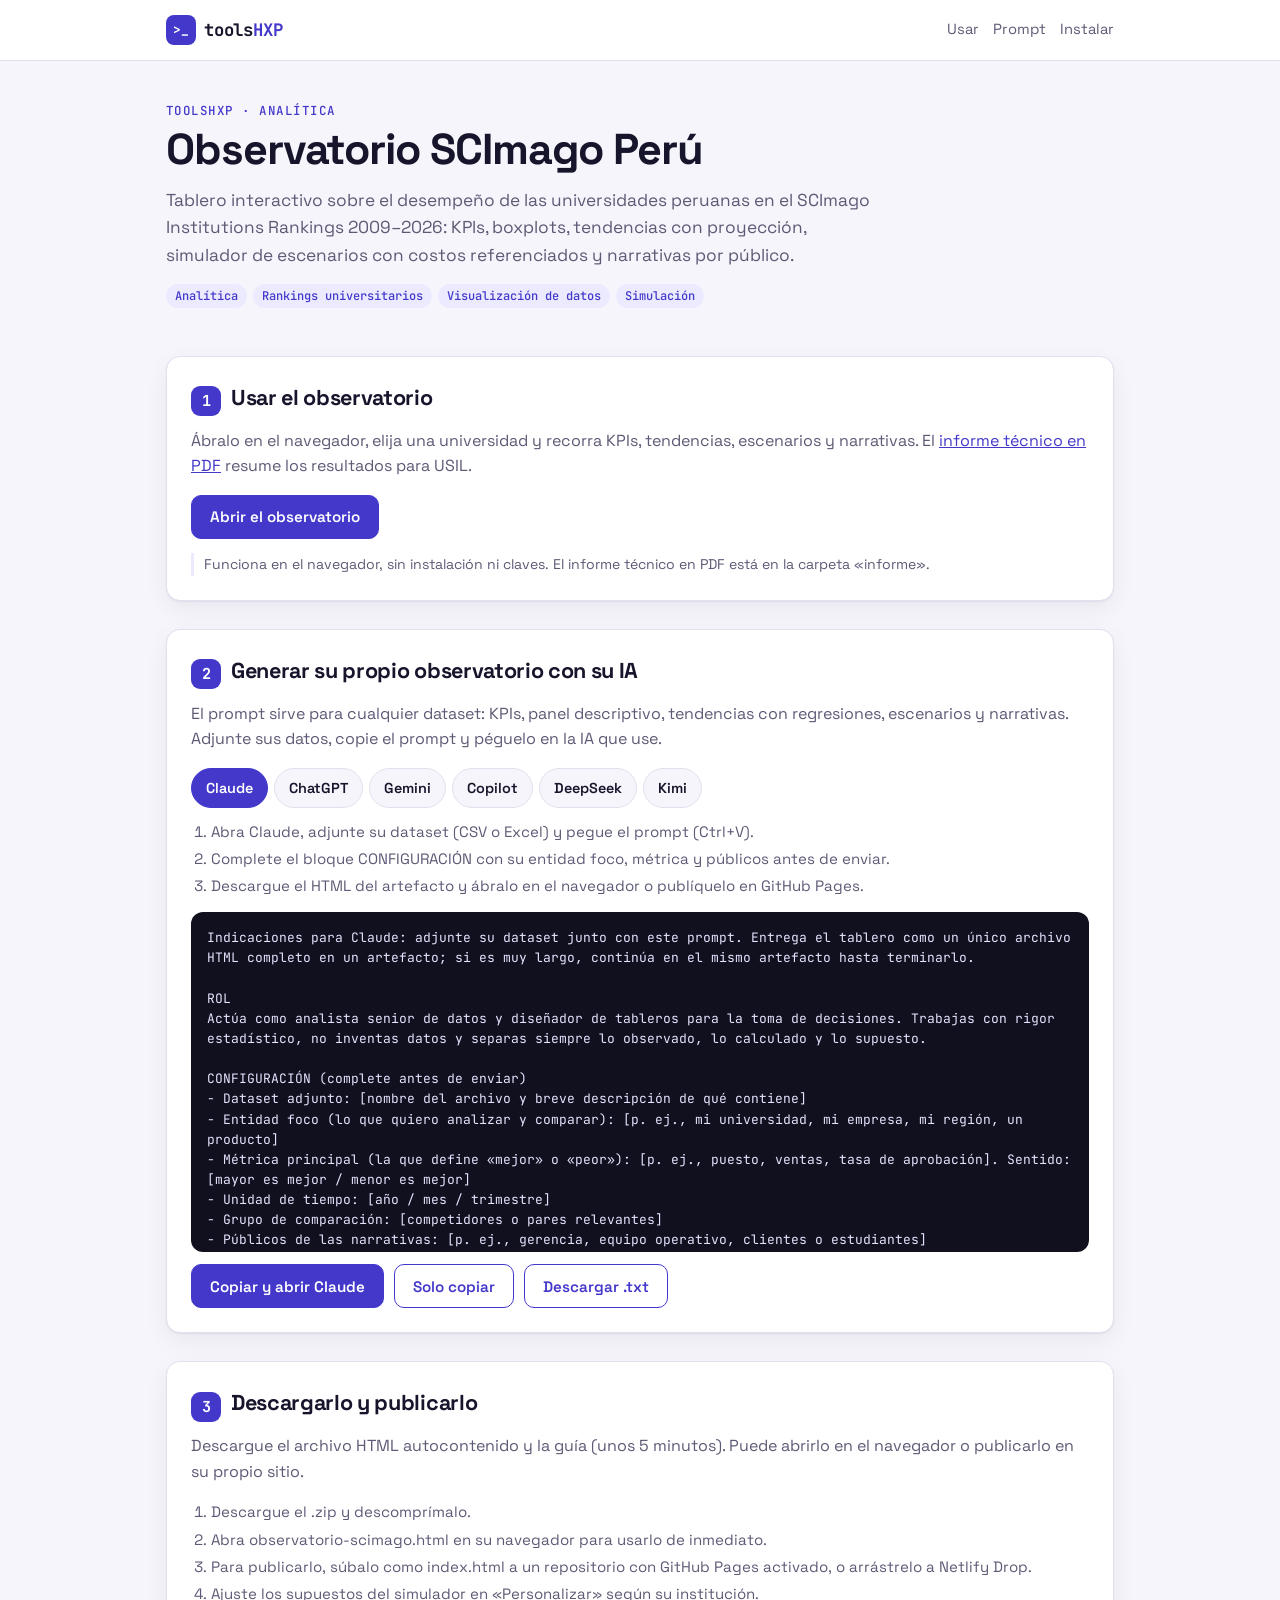
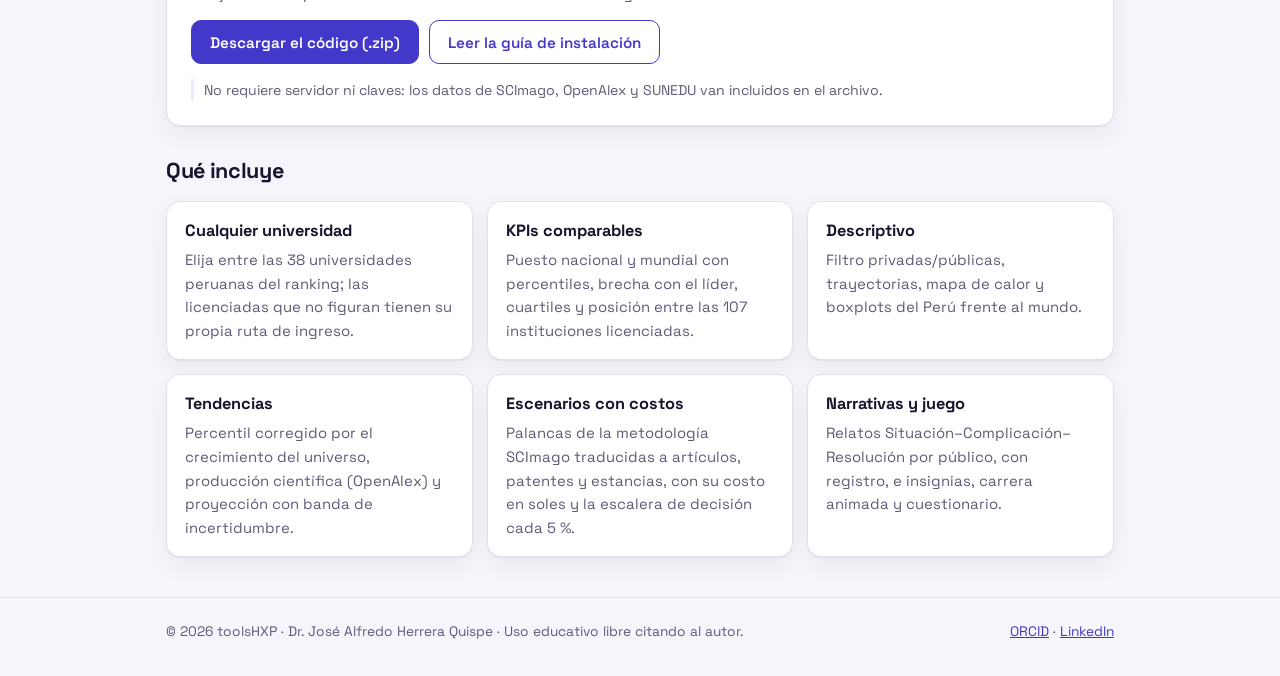
==== observatorio-scimago/index.html @ 6bfc9f88 "Observatorio SCImago Perú: tablero, prompt para cualquier dataset, código e informe técnico Co-Autho" ====
<!doctype html>
<html lang="es">
<head>
<meta charset="utf-8">
<meta name="viewport" content="width=device-width,initial-scale=1">
<title>Observatorio SCImago Perú · toolsHXP</title>
<meta name="description" content="Tablero interactivo sobre las universidades peruanas en el SCImago Institutions Rankings: KPIs, tendencias, escenarios con costos y narrativas. Úselo, genere el suyo con su IA o descárguelo.">
<meta property="og:title" content="Observatorio SCImago Perú">
<meta property="og:description" content="Úselo, genere su propio observatorio con su IA preferida o descárguelo y publíquelo.">
<link rel="preconnect" href="https://fonts.googleapis.com"><link rel="preconnect" href="https://fonts.gstatic.com" crossorigin>
<link href="https://fonts.googleapis.com/css2?family=JetBrains+Mono:wght@500;700&family=Space+Grotesk:wght@400;500;600;700&display=swap" rel="stylesheet">
<link rel="icon" href="../favicon.svg" type="image/svg+xml">
<link rel="stylesheet" href="../assets/estilo.css">
</head>
<body>
<a class="saltar" href="#op1">Saltar al contenido</a>
<header class="top"><div class="wrap">
  <a class="brand" href="../" aria-label="toolsHXP, inicio"><span class="logo" aria-hidden="true">&gt;_</span><span class="nom">tools<span>HXP</span></span></a>
  <nav class="links" aria-label="Secciones"><a href="#op1">Usar</a><a href="#op2">Prompt</a><a href="#op3">Instalar</a></nav>
</div></header>

<main class="wrap">
  <section class="hero">
    <div class="kicker">toolsHXP · Analítica</div>
    <h1 id="titulo">Observatorio SCImago Perú</h1>
    <p class="lead" id="resumen">Cargando…</p>
    <ul class="tags" id="tags"></ul>
  </section>

  <section class="opcion" id="op1">
    <div class="card">
      <div class="ohead"><span class="num">1</span><h2>Usar el observatorio</h2></div>
      <p class="desc">Ábralo en el navegador, elija una universidad y recorra KPIs, tendencias, escenarios y narrativas. El <a href="informe/Informe-SCImago-USIL-2026.pdf" target="_blank" rel="noopener">informe técnico en PDF</a> resume los resultados para USIL.</p>
      <div class="acciones"><a class="btn" id="app-btn" href="#" target="_blank" rel="noopener">Abrir la aplicación</a></div>
      <p class="nota" id="app-nota"></p>
    </div>
  </section>

  <section class="opcion" id="op2">
    <div class="card">
      <div class="ohead"><span class="num">2</span><h2>Generar su propio observatorio con su IA</h2></div>
      <p class="desc">El prompt sirve para cualquier dataset: KPIs, panel descriptivo, tendencias con regresiones, escenarios y narrativas. Adjunte sus datos, copie el prompt y péguelo en la IA que use.</p>
      <div class="tabs" id="tabs" role="tablist" aria-label="Inteligencia artificial"></div>
      <ol class="pasos" id="guia"></ol>
      <pre class="prompt" id="prompt" tabindex="0" aria-label="Texto del prompt">Cargando…</pre>
      <div class="acciones">
        <button class="btn" id="abrir" type="button">Copiar y abrir</button>
        <button class="btn sec" id="copiar" type="button">Solo copiar</button>
        <a class="btn sec" id="bajar" href="#" download>Descargar .txt</a>
      </div>
    </div>
  </section>

  <section class="opcion" id="op3">
    <div class="card">
      <div class="ohead"><span class="num">3</span><h2>Descargarlo y publicarlo</h2></div>
      <p class="desc">Descargue el archivo HTML autocontenido y la guía<span id="min"></span>. Puede abrirlo en el navegador o publicarlo en su propio sitio.</p>
      <ol class="pasos" id="pasos"></ol>
      <div class="acciones">
        <a class="btn" id="zip" href="#" download>Descargar el código (.zip)</a>
        <a class="btn sec" id="leeme" href="#" target="_blank" rel="noopener">Leer la guía de instalación</a>
      </div>
      <p class="nota">No requiere servidor ni claves: los datos de SCImago, OpenAlex y SUNEDU van incluidos en el archivo.</p>
    </div>
  </section>
  <section class="opcion" aria-labelledby="t-inc">
    <h2 id="t-inc">Qué incluye</h2>
    <div class="grid feat" id="feat" style="margin-top:12px"></div>
  </section>
</main>

<footer><div class="wrap">
  <span>© 2026 toolsHXP · Dr. José Alfredo Herrera Quispe · Uso educativo libre citando al autor.</span>
  <span><a href="https://orcid.org/0000-0002-8207-9714" rel="noopener">ORCID</a> · <a href="https://www.linkedin.com/in/jose-herrera-b1a84787/" rel="noopener">LinkedIn</a></span>
</div></footer>
<div class="toast" id="toast" role="status" aria-live="polite"></div>
<script src="../assets/proyecto.js"></script>
</body>
</html>
---- assets/estilo.css ----
:root{
  --bg:#f6f5fb; --panel:#ffffff; --ink:#17152b; --muted:#5d5a75; --line:#e2dfef;
  --accent:#4338ca; --accent-2:#6d5efc; --accent-soft:#eceafe; --ok:#0f7b5a;
  --code-bg:#11101f; --code-ink:#e6e3ff;
  --radius:14px; --shadow:0 1px 2px rgba(23,21,43,.06),0 8px 24px rgba(23,21,43,.06);
}
@media (prefers-color-scheme:dark){
  :root:not([data-theme="light"]){
    --bg:#0e0d1a; --panel:#17162a; --ink:#ecebf7; --muted:#a19fbb; --line:#2b2945;
    --accent:#8b80ff; --accent-2:#a99fff; --accent-soft:#232046; --ok:#46c79a;
    --code-bg:#0a0914; --code-ink:#dcd8ff; --shadow:none;
  }
}
:root[data-theme="dark"]{
  --bg:#0e0d1a; --panel:#17162a; --ink:#ecebf7; --muted:#a19fbb; --line:#2b2945;
  --accent:#8b80ff; --accent-2:#a99fff; --accent-soft:#232046; --ok:#46c79a;
  --code-bg:#0a0914; --code-ink:#dcd8ff; --shadow:none;
}
*{box-sizing:border-box}
html{-webkit-text-size-adjust:100%}
body{margin:0;background:var(--bg);color:var(--ink);font:16px/1.6 "Space Grotesk",system-ui,sans-serif}
a{color:var(--accent)}
.wrap{max-width:980px;margin:0 auto;padding:0 16px}
header.top{border-bottom:1px solid var(--line);background:var(--panel)}
header.top .wrap{display:flex;align-items:center;justify-content:space-between;gap:12px;min-height:60px;flex-wrap:wrap}
.brand{font-weight:700;text-decoration:none;color:var(--ink);letter-spacing:-.01em}
.brand span{color:var(--accent)}
nav.links{display:flex;gap:14px;font-size:.92rem}
nav.links a{text-decoration:none;color:var(--muted)}
nav.links a:hover{color:var(--accent)}
.hero{padding:44px 0 20px}
.kicker{font:500 .78rem/1 "JetBrains Mono",monospace;text-transform:uppercase;letter-spacing:.12em;color:var(--accent)}
h1{font-size:clamp(1.8rem,5vw,2.7rem);line-height:1.12;letter-spacing:-.025em;margin:.5rem 0 .8rem}
h2{font-size:1.35rem;letter-spacing:-.015em;margin:0 0 .4rem}
h3{font-size:1.02rem;margin:0 0 .25rem}
.lead{font-size:1.08rem;color:var(--muted);max-width:720px;margin:0}
.tags{display:flex;flex-wrap:wrap;gap:6px;margin:14px 0 0;padding:0;list-style:none}
.tags li{font:500 .75rem/1 "JetBrains Mono",monospace;background:var(--accent-soft);color:var(--accent);padding:6px 9px;border-radius:99px}
.card{background:var(--panel);border:1px solid var(--line);border-radius:var(--radius);box-shadow:var(--shadow);padding:22px}
.grid{display:grid;gap:14px}
.feat{grid-template-columns:repeat(auto-fit,minmax(260px,1fr));margin:26px 0 8px}
.feat .card{padding:16px 18px}
.feat p{margin:0;color:var(--muted);font-size:.93rem}
.opcion{margin:28px 0;scroll-margin-top:16px}
.opcion>.card{padding:24px}
.num{display:inline-grid;place-items:center;width:30px;height:30px;border-radius:9px;background:var(--accent);color:#fff;font:700 .95rem/1 "JetBrains Mono",monospace;margin-right:10px;flex:none}
:root[data-theme="dark"] .num{color:#0e0d1a}
@media (prefers-color-scheme:dark){:root:not([data-theme="light"]) .num{color:#0e0d1a}}
.ohead{display:flex;align-items:center;margin-bottom:6px}
.desc{color:var(--muted);margin:.2rem 0 1rem}
.btn{display:inline-flex;align-items:center;justify-content:center;gap:8px;border:1px solid var(--accent);background:var(--accent);color:#fff;font:600 .95rem/1 "Space Grotesk",sans-serif;padding:12px 18px;border-radius:10px;text-decoration:none;cursor:pointer;min-height:44px}
:root[data-theme="dark"] .btn{color:#0e0d1a}
@media (prefers-color-scheme:dark){:root:not([data-theme="light"]) .btn{color:#0e0d1a}}
.btn:hover{filter:brightness(1.08)}
.btn.sec{background:transparent;color:var(--accent)}
.btn:focus-visible,.tab:focus-visible{outline:3px solid var(--accent-2);outline-offset:2px}
.acciones{display:flex;flex-wrap:wrap;gap:10px}
.nota{font-size:.88rem;color:var(--muted);margin:.9rem 0 0;border-left:3px solid var(--accent-soft);padding-left:10px}
.tabs{display:flex;flex-wrap:wrap;gap:6px;margin:4px 0 12px}
.tab{border:1px solid var(--line);background:var(--bg);color:var(--ink);font:600 .9rem/1 "Space Grotesk",sans-serif;padding:10px 14px;border-radius:99px;cursor:pointer;min-height:40px}
.tab[aria-selected="true"]{background:var(--accent);border-color:var(--accent);color:#fff}
:root[data-theme="dark"] .tab[aria-selected="true"]{color:#0e0d1a}
@media (prefers-color-scheme:dark){:root:not([data-theme="light"]) .tab[aria-selected="true"]{color:#0e0d1a}}
.pasos{margin:0 0 14px;padding-left:1.25rem;color:var(--muted);font-size:.94rem}
.pasos li{margin:.2rem 0}
pre.prompt{background:var(--code-bg);color:var(--code-ink);font:13px/1.55 "JetBrains Mono",monospace;padding:16px;border-radius:12px;max-height:340px;overflow:auto;white-space:pre-wrap;word-break:break-word;margin:0 0 12px}
.toast{position:fixed;left:50%;bottom:20px;transform:translateX(-50%) translateY(20px);background:var(--ink);color:var(--bg);padding:10px 16px;border-radius:10px;font-size:.92rem;opacity:0;transition:.25s;pointer-events:none;max-width:calc(100% - 32px);text-align:center;z-index:9}
.toast.on{opacity:1;transform:translateX(-50%) translateY(0)}
.lista{list-style:none;margin:0;padding:0}
.proj{display:block;text-decoration:none;color:inherit;transition:border-color .15s}
.proj:hover{border-color:var(--accent)}
.proj p{margin:.2rem 0 0;color:var(--muted);font-size:.95rem}
.fecha{font:500 .76rem/1 "JetBrains Mono",monospace;color:var(--muted)}
.tres{display:flex;gap:8px;flex-wrap:wrap;margin-top:12px;font:500 .78rem/1 "JetBrains Mono",monospace;color:var(--muted)}
.tres span{border:1px dashed var(--line);padding:5px 8px;border-radius:8px}
footer{border-top:1px solid var(--line);margin-top:40px;padding:22px 0 34px;color:var(--muted);font-size:.86rem}
footer .wrap{display:flex;flex-wrap:wrap;gap:8px 18px;justify-content:space-between}
.saltar{position:absolute;left:-999px}.saltar:focus{left:16px;top:8px;background:var(--panel);padding:8px;z-index:9}
@media (max-width:520px){
  .hero{padding:30px 0 12px}
  .opcion>.card,.card{padding:18px}
  .acciones .btn{flex:1 1 100%}
  nav.links{gap:12px;font-size:.88rem}
}
.brand{display:inline-flex;align-items:center;gap:8px;font:700 1.08rem/1 "JetBrains Mono",monospace}
.brand .logo{display:inline-grid;place-items:center;width:30px;height:30px;border-radius:8px;background:var(--accent);color:#fff;font-size:.8rem}
:root[data-theme="dark"] .brand .logo{color:#0e0d1a}
@media (prefers-color-scheme:dark){:root:not([data-theme="light"]) .brand .logo{color:#0e0d1a}}
h1.marca{font-family:"JetBrains Mono",monospace;font-size:clamp(2.4rem,9vw,4rem);letter-spacing:-.04em;margin:.4rem 0 .2rem}
h1.marca span{color:var(--accent)}
.sub{font-size:clamp(1.2rem,3.6vw,1.6rem);font-weight:600;letter-spacing:-.015em;margin:0 0 .8rem}
.brand .nom{color:var(--ink)}
.brand .nom span{color:var(--accent)}
.btn.sec,:root[data-theme="dark"] .btn.sec{color:var(--accent)}
@media (prefers-color-scheme:dark){:root:not([data-theme="light"]) .btn.sec{color:var(--accent)}}
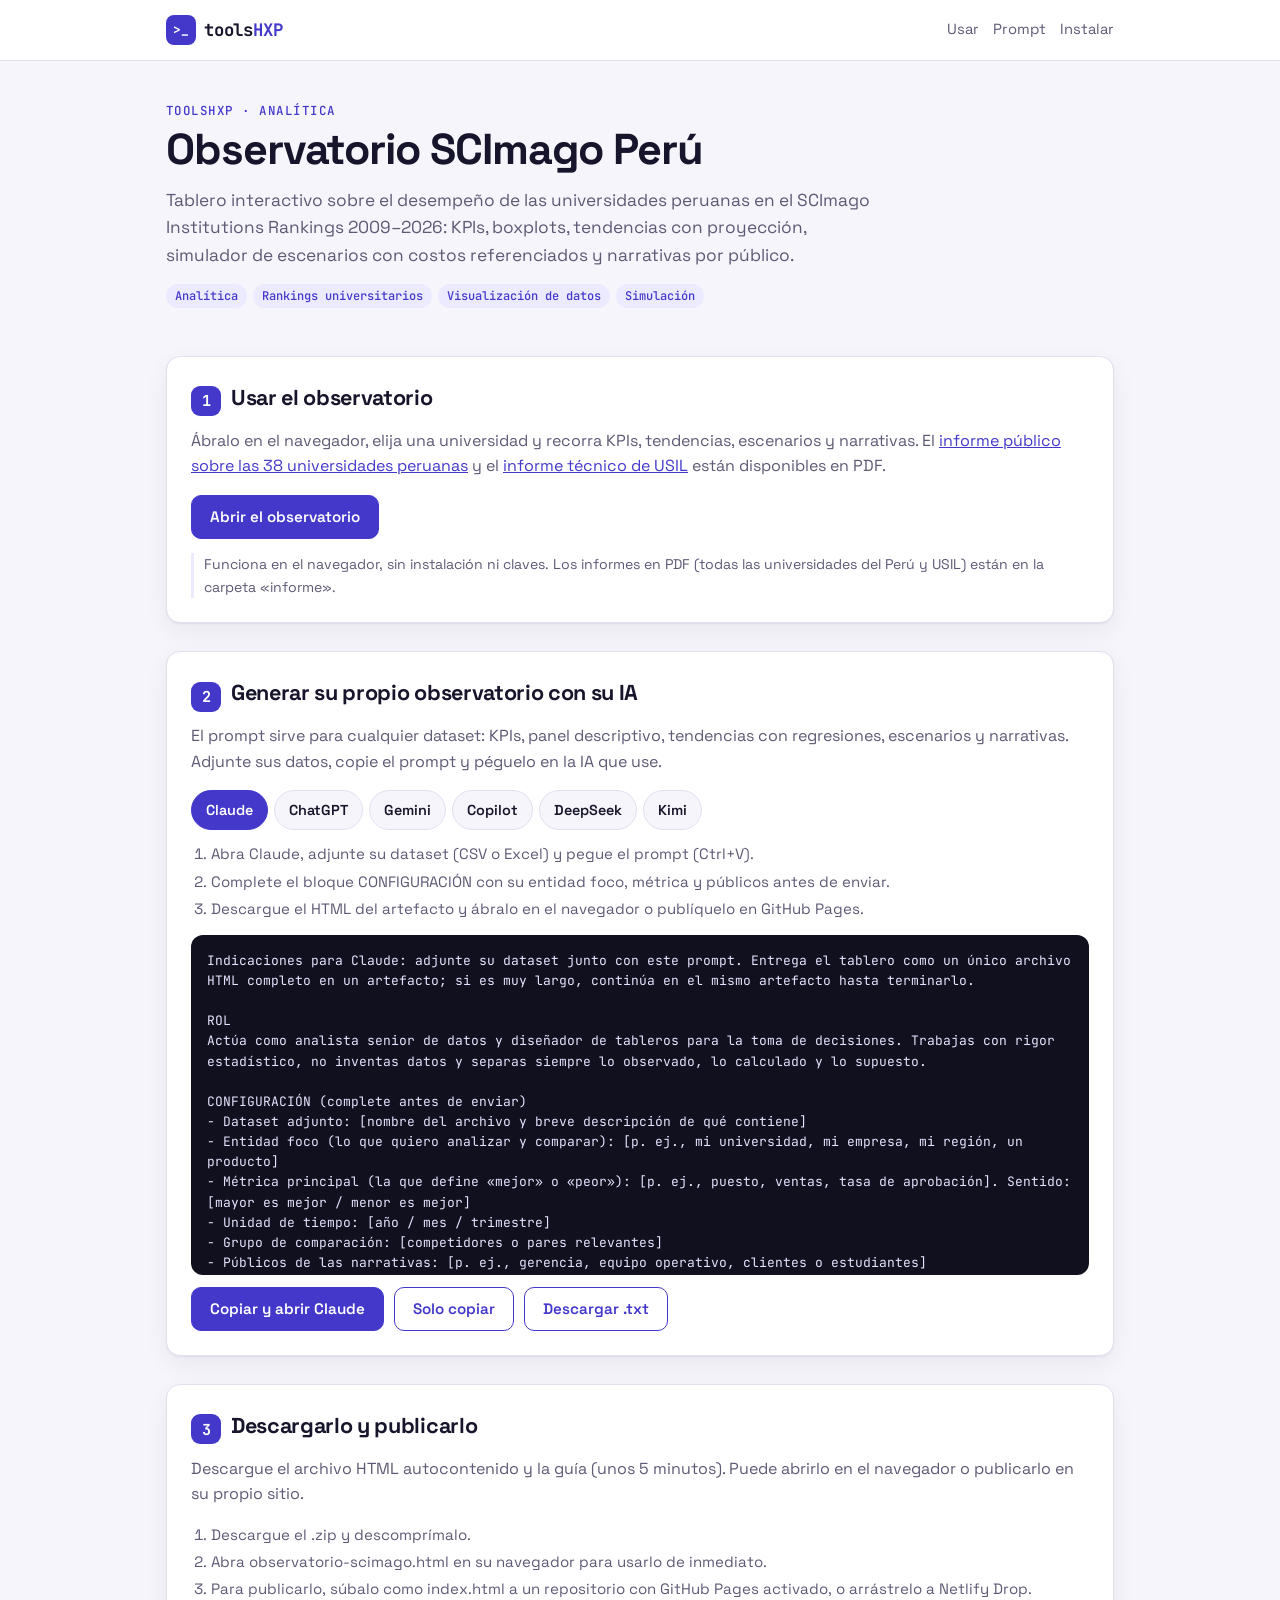
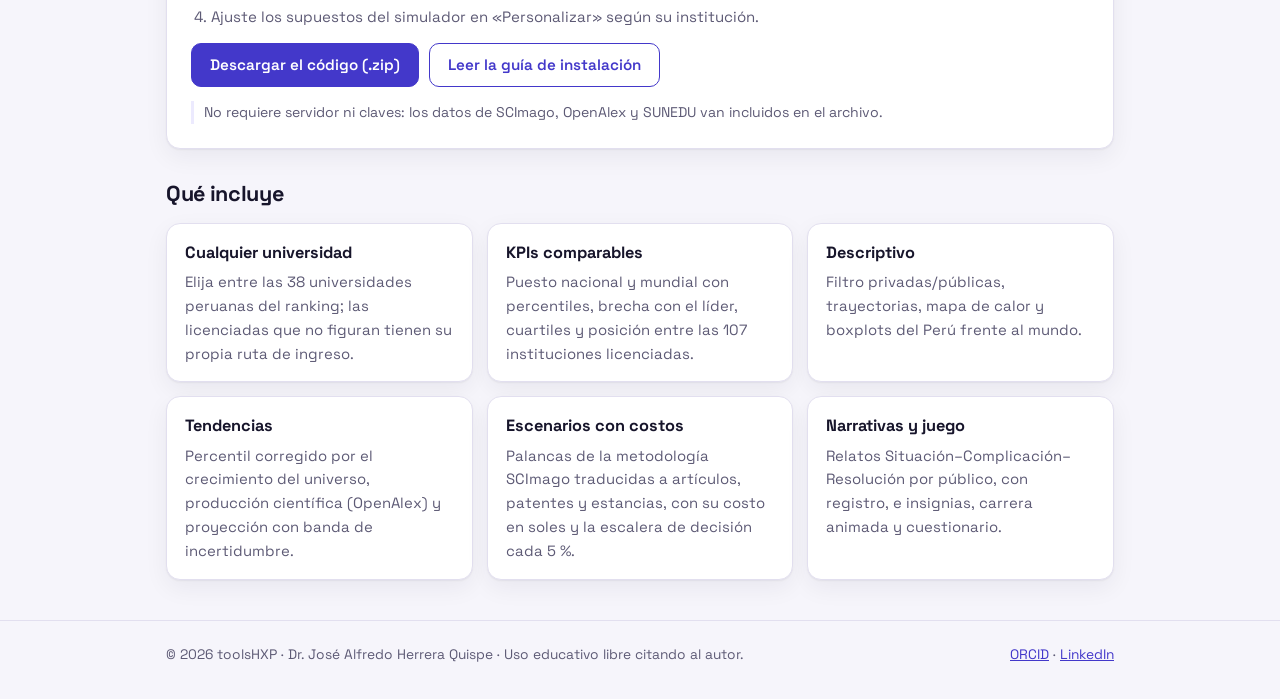
==== commit 6779a89b: "Agrega informe público: universidades peruanas en SCImago 2026 Co-Authored-By: Claude Opus 5.5 <nore" ====
--- a/observatorio-scimago/index.html
+++ b/observatorio-scimago/index.html
@@ -30,7 +30,7 @@
   <section class="opcion" id="op1">
     <div class="card">
       <div class="ohead"><span class="num">1</span><h2>Usar el observatorio</h2></div>
-      <p class="desc">Ábralo en el navegador, elija una universidad y recorra KPIs, tendencias, escenarios y narrativas. El <a href="informe/Informe-SCImago-USIL-2026.pdf" target="_blank" rel="noopener">informe técnico en PDF</a> resume los resultados para USIL.</p>
+      <p class="desc">Ábralo en el navegador, elija una universidad y recorra KPIs, tendencias, escenarios y narrativas. El <a href="informe/Informe-Universidades-Peru-SCImago-2026.pdf" target="_blank" rel="noopener">informe público sobre las 38 universidades peruanas</a> y el <a href="informe/Informe-SCImago-USIL-2026.pdf" target="_blank" rel="noopener">informe técnico de USIL</a> están disponibles en PDF.</p>
       <div class="acciones"><a class="btn" id="app-btn" href="#" target="_blank" rel="noopener">Abrir la aplicación</a></div>
       <p class="nota" id="app-nota"></p>
     </div>
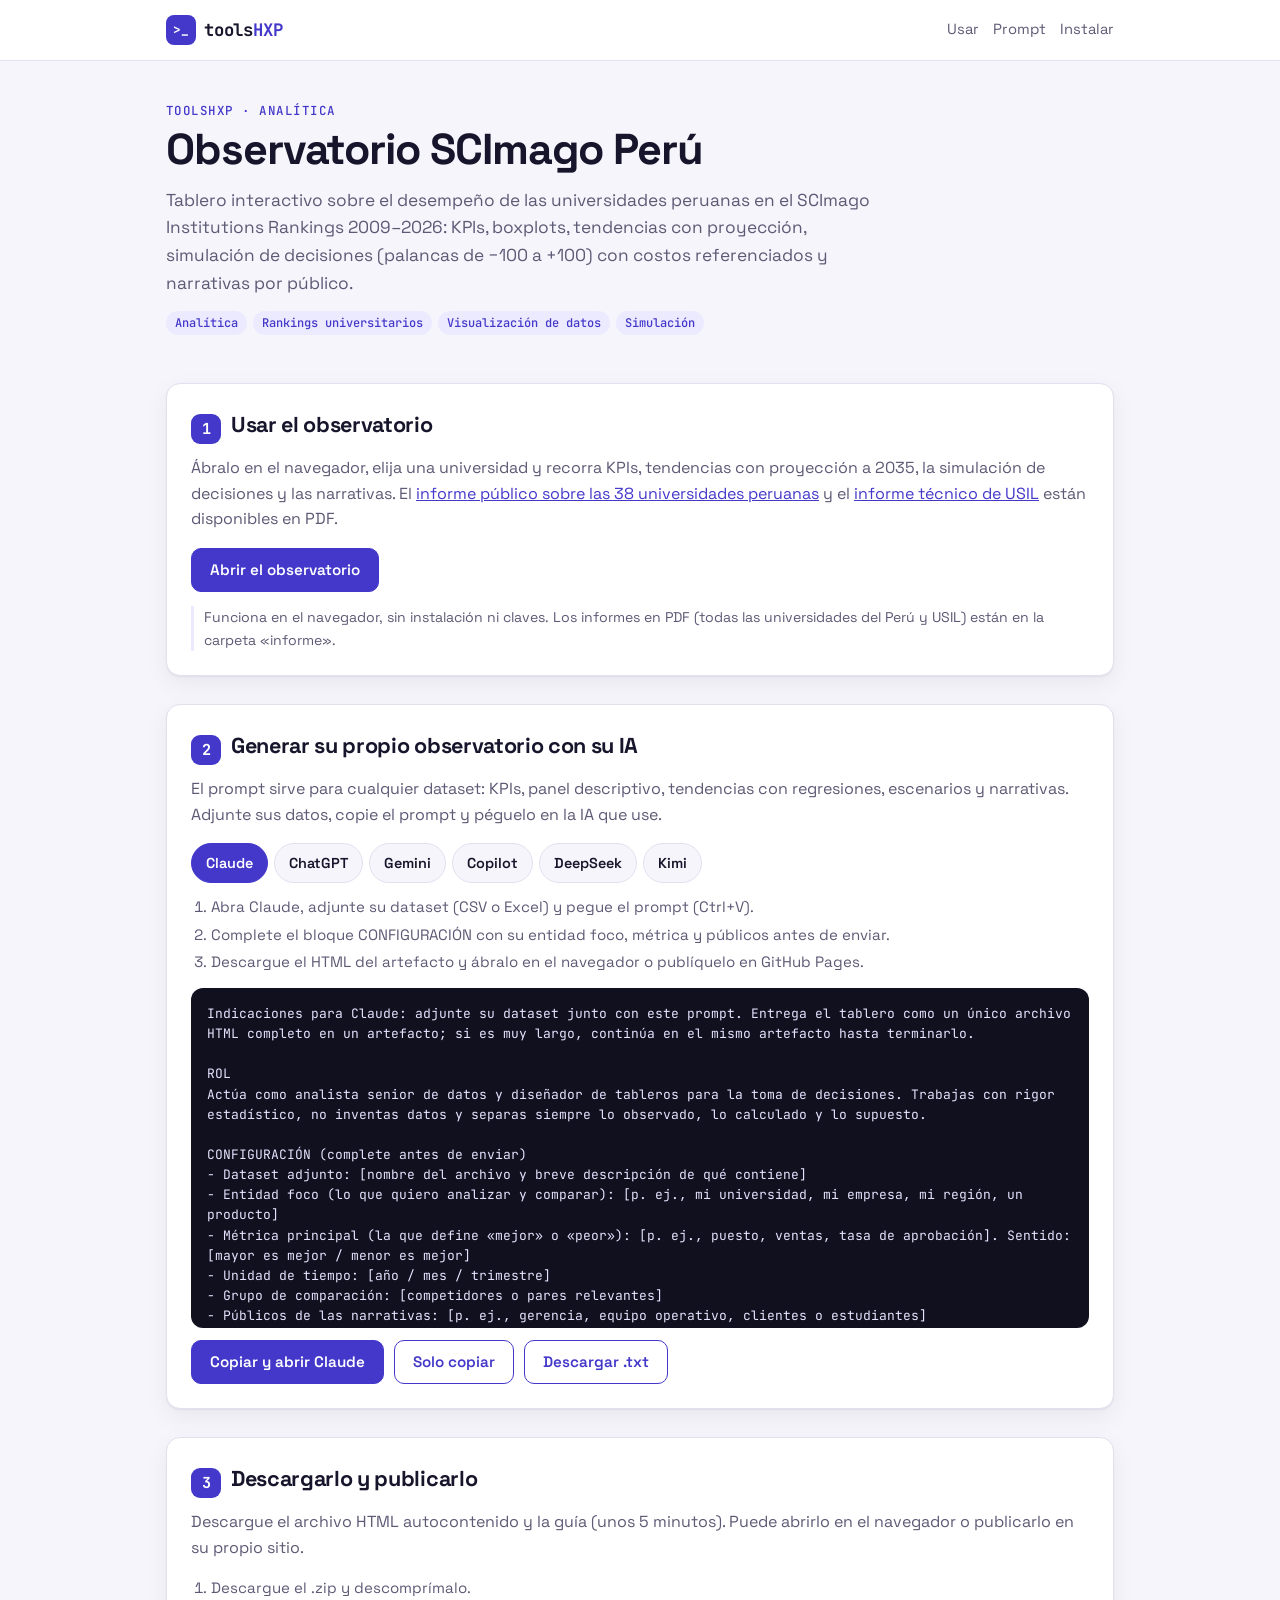
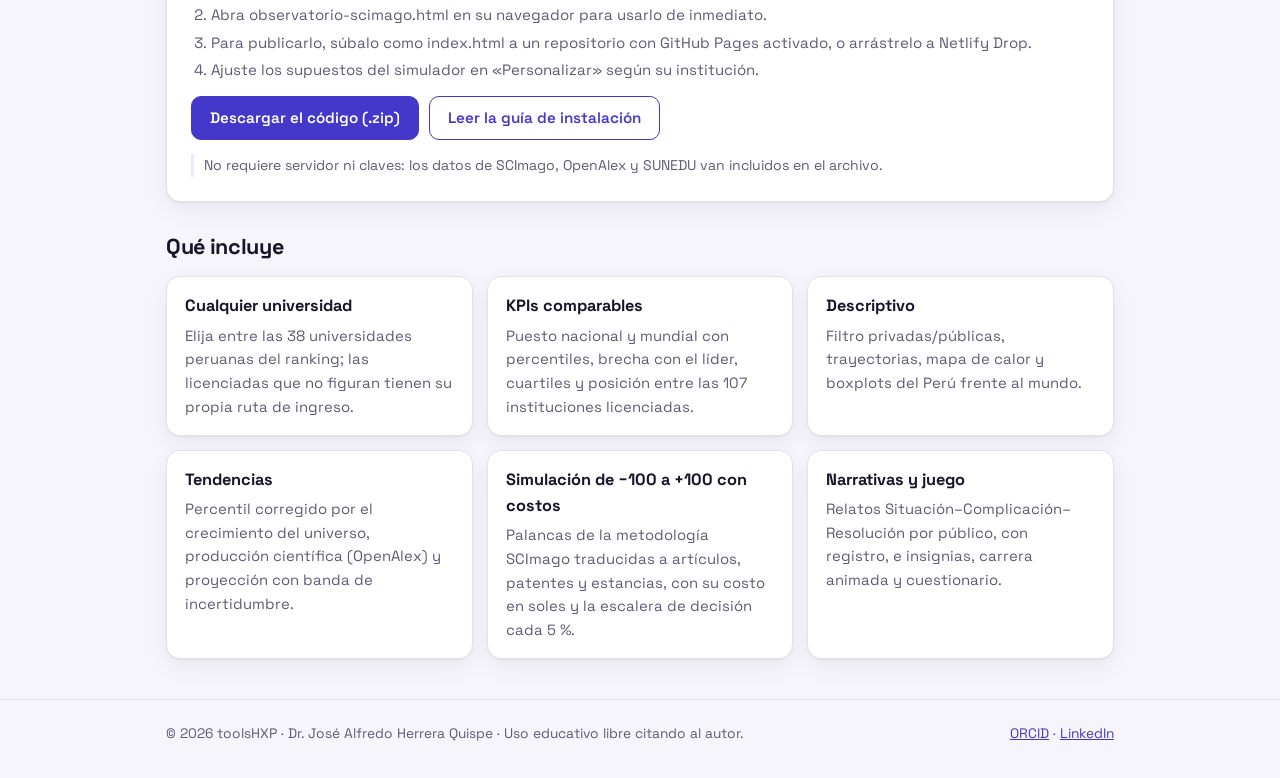
==== commit 231aa93b: "Observatorio: simulación de −100 a +100, KPI único con dinero animado, copas de mejor posición y pro" ====
--- a/observatorio-scimago/index.html
+++ b/observatorio-scimago/index.html
@@ -30,7 +30,7 @@
   <section class="opcion" id="op1">
     <div class="card">
       <div class="ohead"><span class="num">1</span><h2>Usar el observatorio</h2></div>
-      <p class="desc">Ábralo en el navegador, elija una universidad y recorra KPIs, tendencias, escenarios y narrativas. El <a href="informe/Informe-Universidades-Peru-SCImago-2026.pdf" target="_blank" rel="noopener">informe público sobre las 38 universidades peruanas</a> y el <a href="informe/Informe-SCImago-USIL-2026.pdf" target="_blank" rel="noopener">informe técnico de USIL</a> están disponibles en PDF.</p>
+      <p class="desc">Ábralo en el navegador, elija una universidad y recorra KPIs, tendencias con proyección a 2035, la simulación de decisiones y las narrativas. El <a href="informe/Informe-Universidades-Peru-SCImago-2026.pdf" target="_blank" rel="noopener">informe público sobre las 38 universidades peruanas</a> y el <a href="informe/Informe-SCImago-USIL-2026.pdf" target="_blank" rel="noopener">informe técnico de USIL</a> están disponibles en PDF.</p>
       <div class="acciones"><a class="btn" id="app-btn" href="#" target="_blank" rel="noopener">Abrir la aplicación</a></div>
       <p class="nota" id="app-nota"></p>
     </div>
